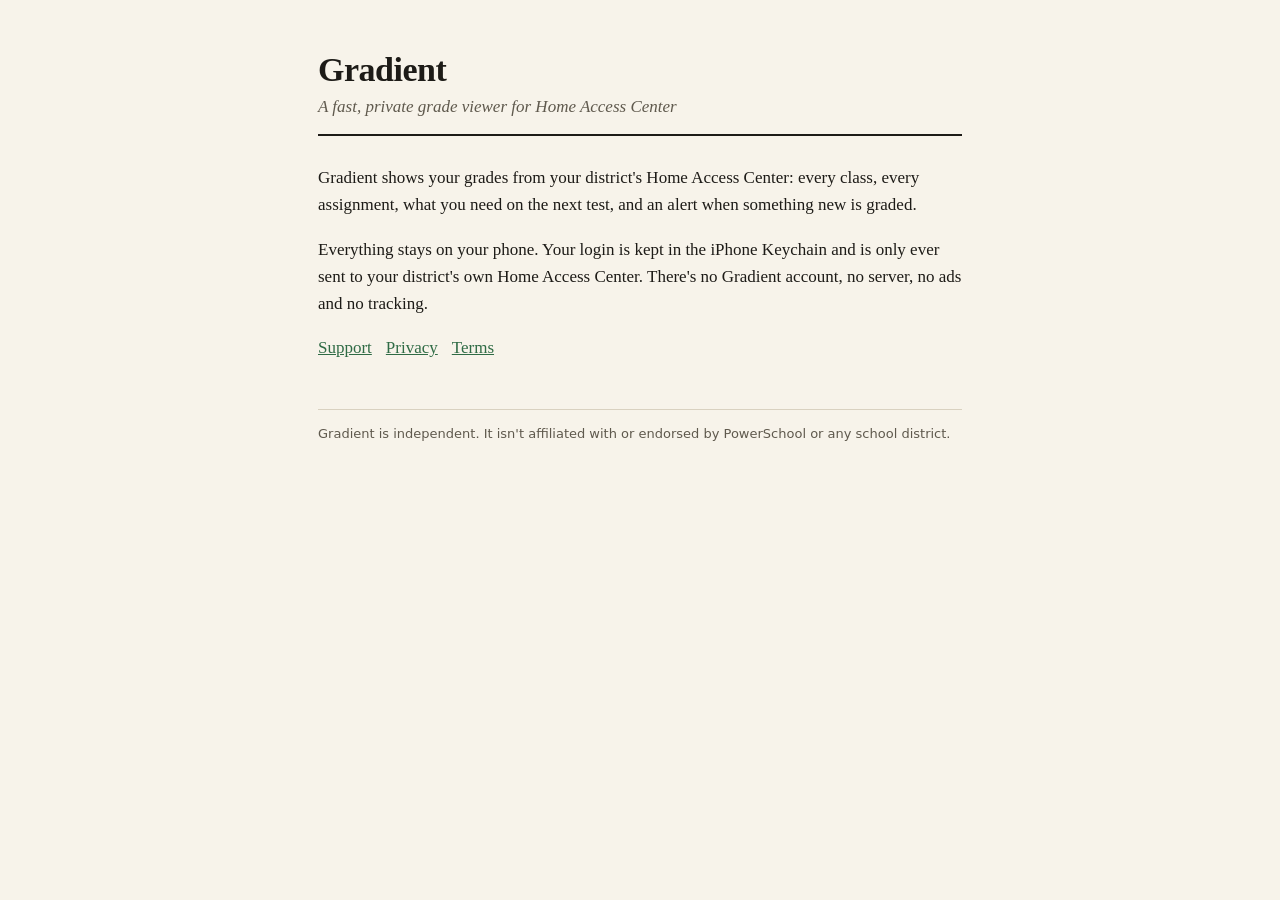
==== index.html @ bdc0b3f4 "Add files via upload" ====
<!doctype html>
<html lang="en">
<head>
<meta charset="utf-8">
<meta name="viewport" content="width=device-width, initial-scale=1">
<title>Gradient</title>
<meta name="description" content="Gradient: a fast, private grade viewer for Home Access Center.">
<link rel="stylesheet" href="style.css">
</head>
<body>
<main>
  <header><h1>Gradient</h1><span class="note">A fast, private grade viewer for Home Access Center</span></header>
  <p>Gradient shows your grades from your district's Home Access Center: every class, every assignment, what you need on the next test, and an alert when something new is graded.</p>
  <p>Everything stays on your phone. Your login is kept in the iPhone Keychain and is only ever sent to your district's own Home Access Center. There's no Gradient account, no server, no ads and no tracking.</p>
  <nav class="links"><a href="support.html">Support</a><a href="privacy.html">Privacy</a><a href="terms.html">Terms</a></nav>
  <footer>Gradient is independent. It isn't affiliated with or endorsed by PowerSchool or any school district.</footer>
</main>
</body>
</html>
---- style.css ----
:root {
  --ground: #f7f3ea; --ink: #1d1b17; --ink2: #5f594d; --rule: #d9d1c0; --well: #ede6d6; --accent: #2f6b45;
  color-scheme: light dark;
}
@media (prefers-color-scheme: dark) {
  :root { --ground: #161513; --ink: #efe9dc; --ink2: #a9a191; --rule: #3a362f; --well: #221f1b; --accent: #7cc79a; }
}
* { box-sizing: border-box; }
body {
  margin: 0; background: var(--ground); color: var(--ink);
  font: 17px/1.6 "New York", "Iowan Old Style", Georgia, serif;
}
main { max-width: 680px; margin: 0 auto; padding: 40px 18px 64px; }
header { border-bottom: 2px solid var(--ink); padding-bottom: 14px; margin-bottom: 28px; }
header a { color: var(--ink2); text-decoration: none; font: 600 14px/1 -apple-system, system-ui, sans-serif; }
h1 { font-size: 34px; line-height: 1.15; margin: 10px 0 4px; letter-spacing: -0.5px; }
h2 { font-size: 21px; margin: 34px 0 6px; }
.dated, .note { color: var(--ink2); font-style: italic; }
a { color: var(--accent); }
.box { background: var(--well); border-radius: 14px; padding: 16px 18px; margin: 18px 0; }
code { font: 15px ui-monospace, Menlo, monospace; background: var(--well); padding: 1px 5px; border-radius: 5px; word-break: break-all; }
footer { margin-top: 48px; padding-top: 14px; border-top: 1px solid var(--rule); color: var(--ink2);
  font: 13px/1.5 -apple-system, system-ui, sans-serif; }
nav.links a { margin-right: 14px; }
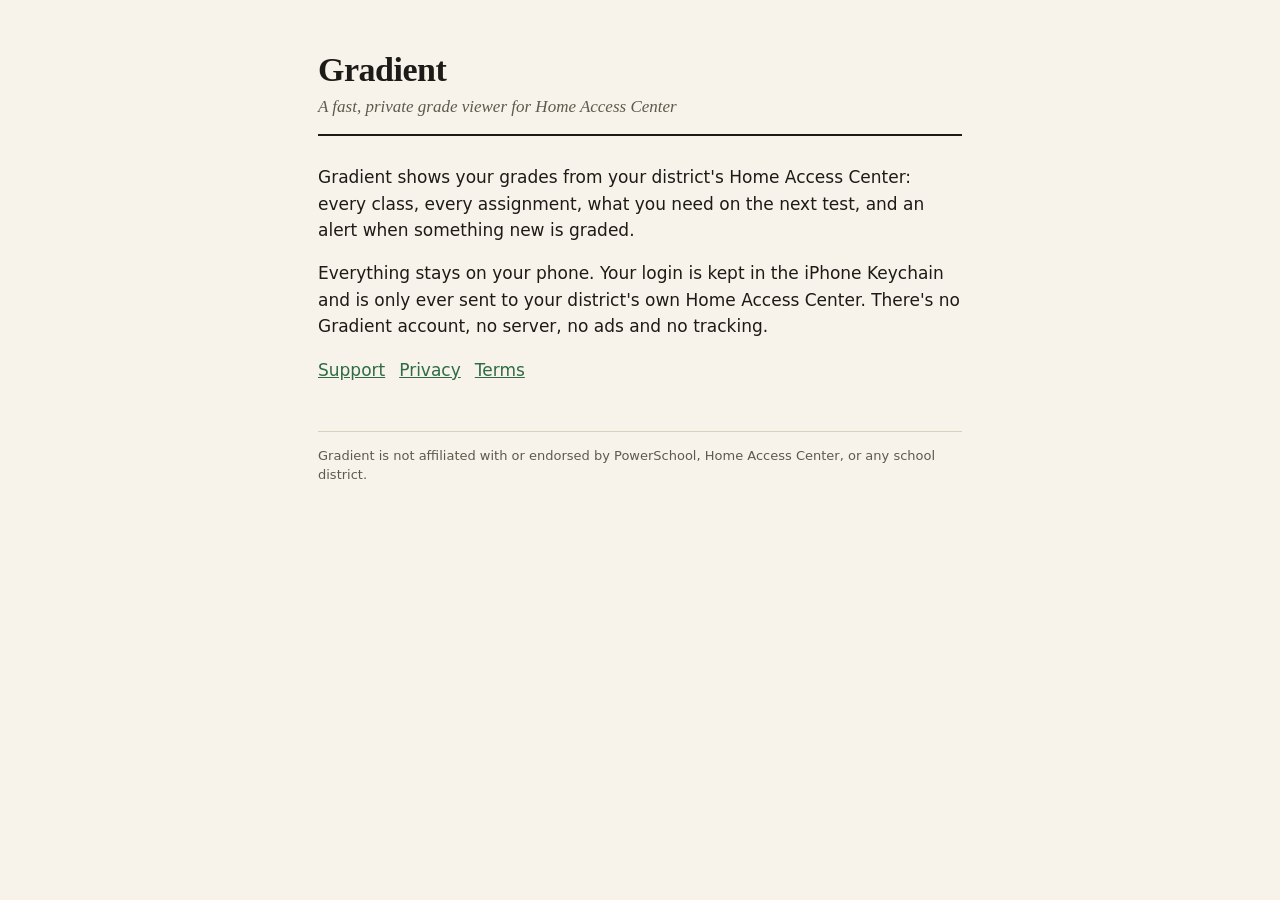
==== commit 63fcddaf: "Fuller terms and privacy policy; new independence line Terms: who owns the app, keeping your phone s" ====
--- a/index.html
+++ b/index.html
@@ -13,7 +13,7 @@
   <p>Gradient shows your grades from your district's Home Access Center: every class, every assignment, what you need on the next test, and an alert when something new is graded.</p>
   <p>Everything stays on your phone. Your login is kept in the iPhone Keychain and is only ever sent to your district's own Home Access Center. There's no Gradient account, no server, no ads and no tracking.</p>
   <nav class="links"><a href="support.html">Support</a><a href="privacy.html">Privacy</a><a href="terms.html">Terms</a></nav>
-  <footer>Gradient is independent. It isn't affiliated with or endorsed by PowerSchool or any school district.</footer>
+  <footer>Gradient is not affiliated with or endorsed by PowerSchool, Home Access Center, or any school district.</footer>
 </main>
 </body>
 </html>
--- a/style.css
+++ b/style.css
@@ -8,8 +8,11 @@
 * { box-sizing: border-box; }
 body {
   margin: 0; background: var(--ground); color: var(--ink);
-  font: 17px/1.6 "New York", "Iowan Old Style", Georgia, serif;
+  font: 17px/1.55 -apple-system, system-ui, "Segoe UI", Roboto, Helvetica, Arial, sans-serif;
 }
+/* Headings and the line under each page title in New York, like the app;
+   ui-serif is Safari's name for it. */
+h1, h2, h3, .dated, .note { font-family: ui-serif, "New York", "Iowan Old Style", Georgia, serif; }
 main { max-width: 680px; margin: 0 auto; padding: 40px 18px 64px; }
 header { border-bottom: 2px solid var(--ink); padding-bottom: 14px; margin-bottom: 28px; }
 header a { color: var(--ink2); text-decoration: none; font: 600 14px/1 -apple-system, system-ui, sans-serif; }
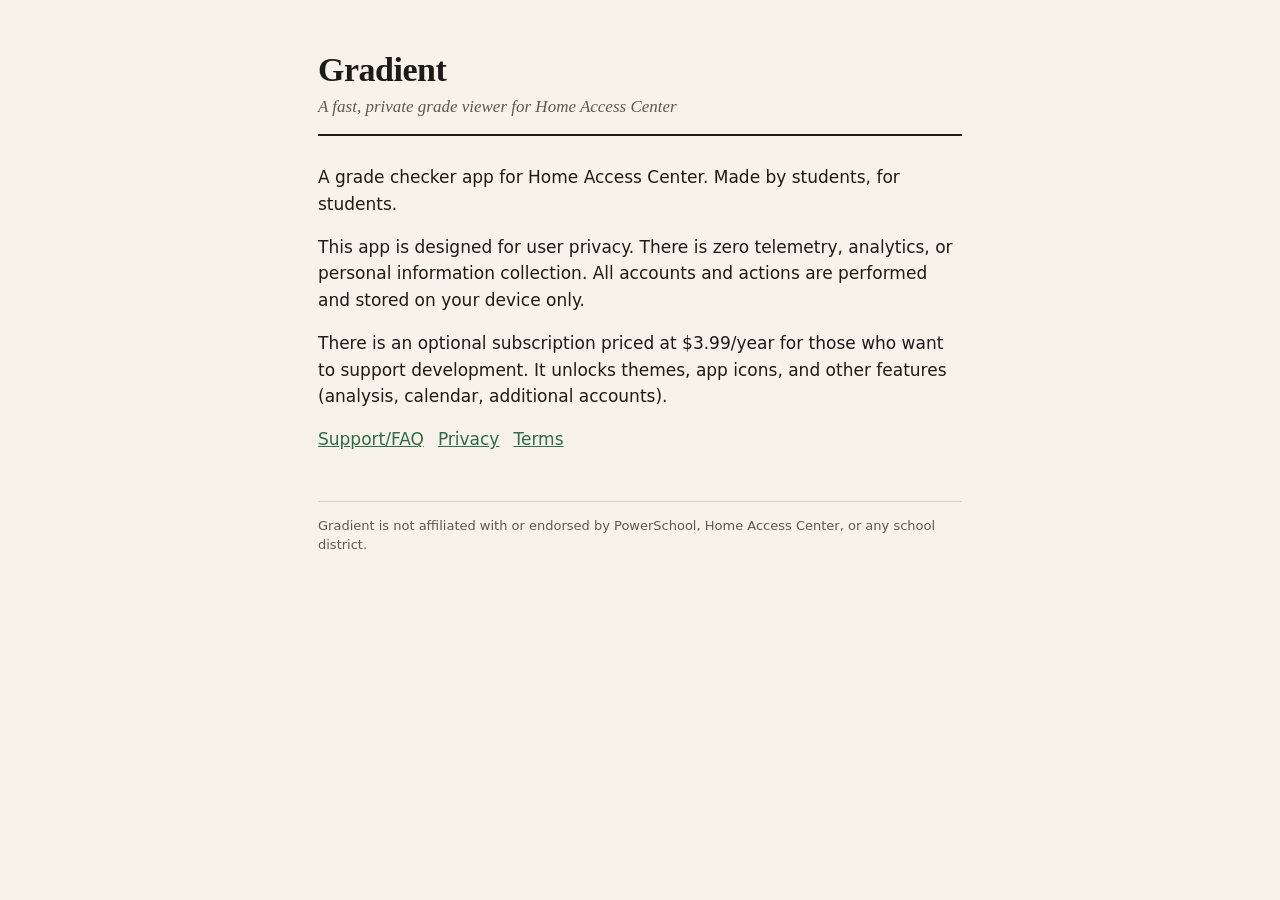
==== commit 94fb7908: "Rewrite home, Support/FAQ, privacy and terms text Co-Authored-By: Claude Opus 5.5 <noreply@anthropic" ====
--- a/index.html
+++ b/index.html
@@ -10,9 +10,10 @@
 <body>
 <main>
   <header><h1>Gradient</h1><span class="note">A fast, private grade viewer for Home Access Center</span></header>
-  <p>Gradient shows your grades from your district's Home Access Center: every class, every assignment, what you need on the next test, and an alert when something new is graded.</p>
-  <p>Everything stays on your phone. Your login is kept in the iPhone Keychain and is only ever sent to your district's own Home Access Center. There's no Gradient account, no server, no ads and no tracking.</p>
-  <nav class="links"><a href="support.html">Support</a><a href="privacy.html">Privacy</a><a href="terms.html">Terms</a></nav>
+  <p>A grade checker app for Home Access Center. Made by students, for students.</p>
+  <p>This app is designed for user privacy. There is zero telemetry, analytics, or personal information collection. All accounts and actions are performed and stored on your device only.</p>
+  <p>There is an optional subscription priced at $3.99/year for those who want to support development. It unlocks themes, app icons, and other features (analysis, calendar, additional accounts).</p>
+  <nav class="links"><a href="support.html">Support/FAQ</a><a href="privacy.html">Privacy</a><a href="terms.html">Terms</a></nav>
   <footer>Gradient is not affiliated with or endorsed by PowerSchool, Home Access Center, or any school district.</footer>
 </main>
 </body>
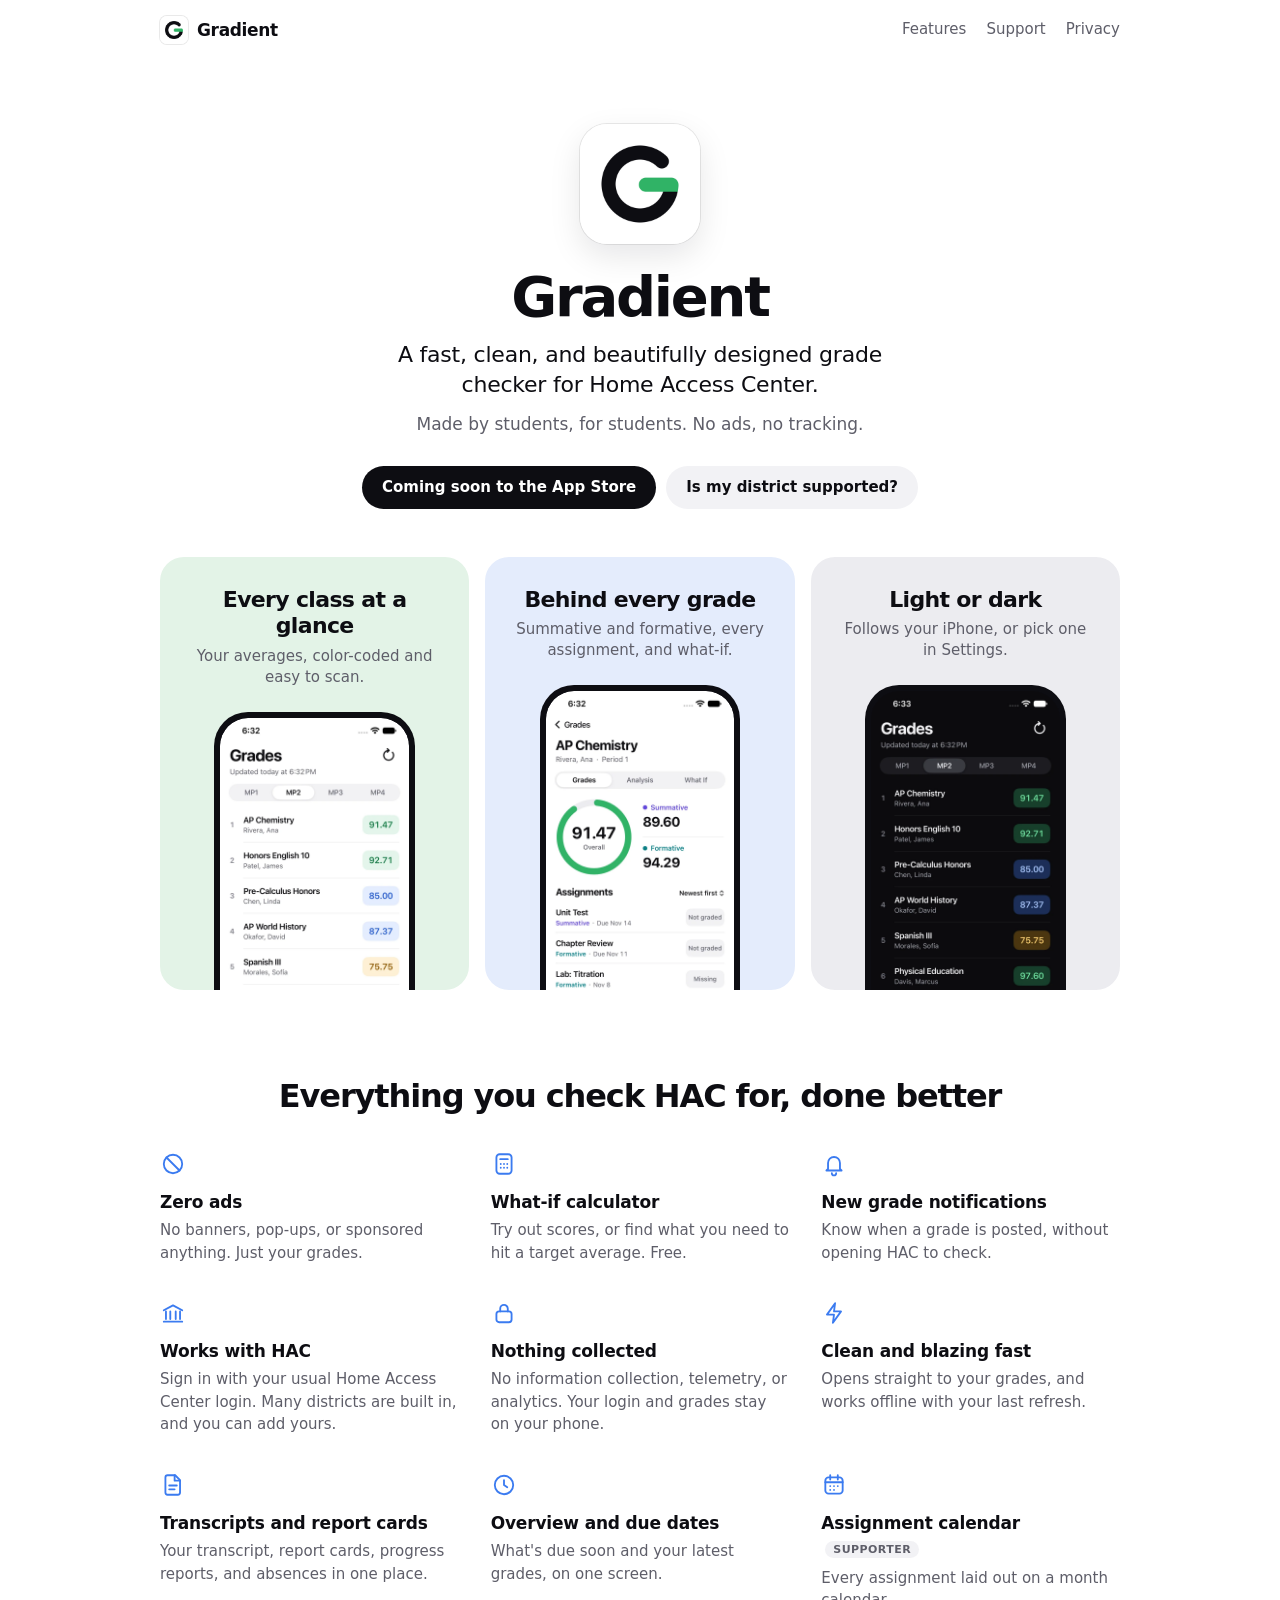
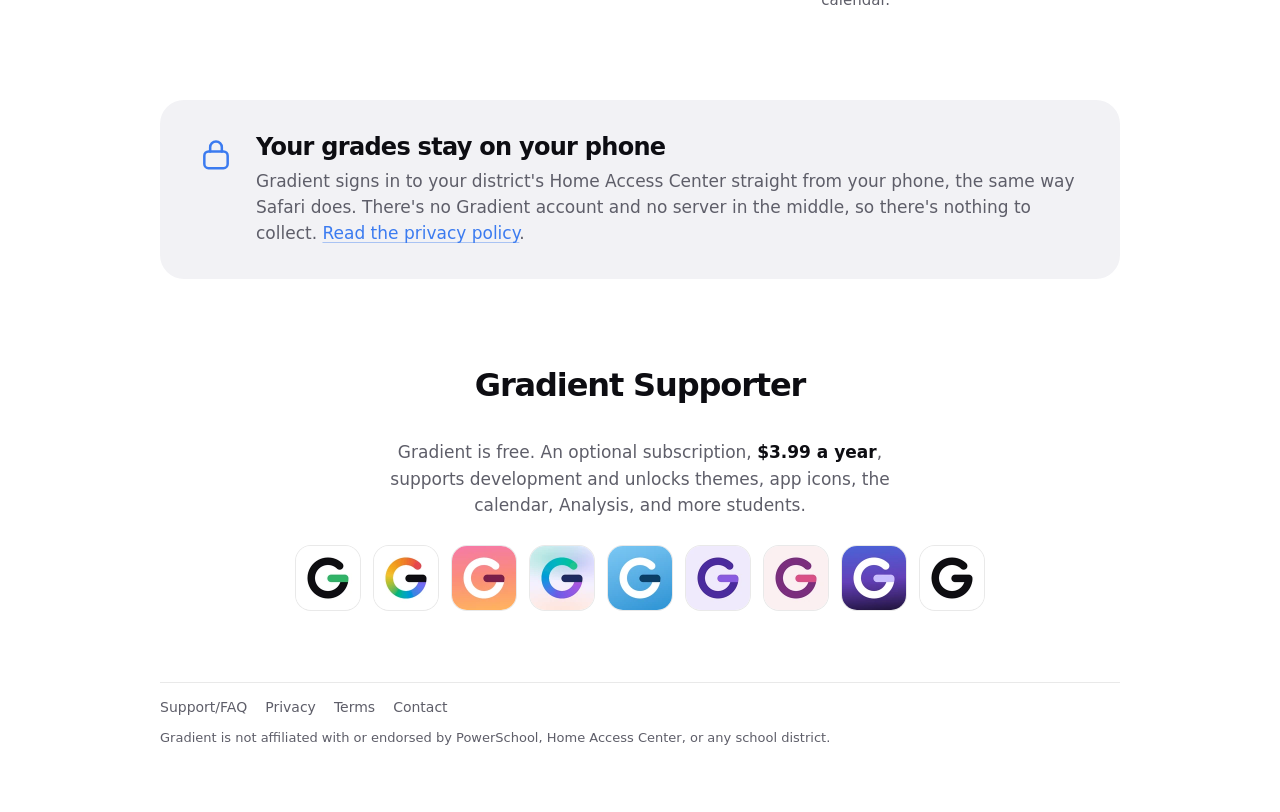
==== commit e4d1119d: "Home page: a marketing page with posters, features and icons The index is now a proper landing page " ====
--- a/index.html
+++ b/index.html
@@ -3,18 +3,122 @@
 <head>
 <meta charset="utf-8">
 <meta name="viewport" content="width=device-width, initial-scale=1">
-<title>Gradient</title>
-<meta name="description" content="Gradient: a fast, private grade viewer for Home Access Center.">
+<title>Gradient: grades for Home Access Center</title>
+<meta name="description" content="A fast, clean, and beautifully designed grade checker for Home Access Center. No ads, no tracking, and a free what-if calculator.">
+<meta property="og:title" content="Gradient">
+<meta property="og:description" content="A fast, clean, and beautifully designed grade checker for Home Access Center.">
+<meta property="og:image" content="img/icon.png">
+<link rel="icon" href="img/favicon.png" type="image/png">
+<link rel="apple-touch-icon" href="img/apple-touch-icon.png">
 <link rel="stylesheet" href="style.css">
 </head>
-<body>
-<main>
-  <header><h1>Gradient</h1><span class="note">A fast, private grade viewer for Home Access Center</span></header>
-  <p>A grade checker app for Home Access Center. Made by students, for students.</p>
-  <p>This app is designed for user privacy. There is zero telemetry, analytics, or personal information collection. All accounts and actions are performed and stored on your device only.</p>
-  <p>There is an optional subscription priced at $3.99/year for those who want to support development. It unlocks themes, app icons, and other features (analysis, calendar, additional accounts).</p>
-  <nav class="links"><a href="support.html">Support/FAQ</a><a href="privacy.html">Privacy</a><a href="terms.html">Terms</a></nav>
-  <footer>Gradient is not affiliated with or endorsed by PowerSchool, Home Access Center, or any school district.</footer>
+<body class="home">
+
+<!-- Feature icons, drawn once and reused below. -->
+<svg width="0" height="0" style="position:absolute" aria-hidden="true">
+  <defs>
+    <symbol id="i-noads" viewBox="0 0 24 24"><circle cx="12" cy="12" r="8.5"/><path d="M6 6l12 12"/></symbol>
+    <symbol id="i-calc" viewBox="0 0 24 24"><rect x="5" y="3" width="14" height="18" rx="3"/><path d="M8.5 7.5h7M9 12h.01M12 12h.01M15 12h.01M9 15.5h.01M12 15.5h.01M15 15.5h.01"/></symbol>
+    <symbol id="i-bell" viewBox="0 0 24 24"><path d="M6.5 16.5V11a5.5 5.5 0 0 1 11 0v5.5l1.5 1.5H5z"/><path d="M10 20.5a2 2 0 0 0 4 0"/></symbol>
+    <symbol id="i-school" viewBox="0 0 24 24"><path d="M3.5 9.5L12 5l8.5 4.5M5.5 10.5v7M9.5 10.5v7M14.5 10.5v7M18.5 10.5v7M3.5 20h17"/></symbol>
+    <symbol id="i-lock" viewBox="0 0 24 24"><rect x="5" y="10.5" width="14" height="10" rx="2.5"/><path d="M8.5 10.5V8a3.5 3.5 0 0 1 7 0v2.5"/></symbol>
+    <symbol id="i-bolt" viewBox="0 0 24 24"><path d="M13 3L5.5 13.5H12L11 21l7.5-10.5H12z"/></symbol>
+    <symbol id="i-doc" viewBox="0 0 24 24"><path d="M7 3h7l4.5 4.5V19a2 2 0 0 1-2 2H7a2 2 0 0 1-2-2V5a2 2 0 0 1 2-2z"/><path d="M13.5 3v5h5M8.5 12.5h7M8.5 16h5"/></symbol>
+    <symbol id="i-clock" viewBox="0 0 24 24"><circle cx="12" cy="12" r="8.5"/><path d="M12 7.5V12l3 2"/></symbol>
+    <symbol id="i-cal" viewBox="0 0 24 24"><rect x="4" y="5" width="16" height="15" rx="3"/><path d="M4 9.5h16M8.5 3v4M15.5 3v4M8.5 13h.01M12 13h.01M15.5 13h.01M8.5 16.5h.01M12 16.5h.01"/></symbol>
+  </defs>
+</svg>
+
+<nav class="top">
+  <a class="brand" href="index.html"><img src="img/icon.png" alt="" width="28" height="28">Gradient</a>
+  <span class="top-links"><a href="#features">Features</a><a href="support.html">Support</a><a href="privacy.html">Privacy</a></span>
+</nav>
+
+<main class="wide">
+
+  <section class="hero">
+    <picture>
+      <source srcset="img/icon-dark.png" media="(prefers-color-scheme: dark)">
+      <img class="app-icon" src="img/icon.png" alt="Gradient app icon" width="120" height="120">
+    </picture>
+    <h1>Gradient</h1>
+    <p class="lede">A fast, clean, and beautifully designed grade checker for Home Access Center.</p>
+    <p class="sub">Made by students, for students. No ads, no tracking.</p>
+    <div class="cta">
+      <span class="soon">Coming soon to the App Store</span>
+      <a class="ghost" href="support.html">Is my district supported?</a>
+    </div>
+  </section>
+
+  <!-- App Store style posters: a headline over a cropped phone screen. -->
+  <section class="posters" aria-label="Screenshots">
+    <figure class="poster p-green">
+      <figcaption><strong>Every class at a glance</strong><span>Your averages, color-coded and easy to scan.</span></figcaption>
+      <div class="phone"><picture>
+        <source srcset="img/grades-dark.webp" media="(prefers-color-scheme: dark)">
+        <img src="img/grades-light.webp" alt="The Grades screen, listing seven classes with their averages" width="780" height="1688" loading="lazy">
+      </picture></div>
+    </figure>
+    <figure class="poster p-blue">
+      <figcaption><strong>Behind every grade</strong><span>Summative and formative, every assignment, and what-if.</span></figcaption>
+      <div class="phone"><picture>
+        <source srcset="img/class-dark.webp" media="(prefers-color-scheme: dark)">
+        <img src="img/class-light.webp" alt="A class page with the overall average in a ring and a list of assignments" width="780" height="1688" loading="lazy">
+      </picture></div>
+    </figure>
+    <figure class="poster p-ink">
+      <figcaption><strong>Light or dark</strong><span>Follows your iPhone, or pick one in Settings.</span></figcaption>
+      <!-- Shows the scheme the visitor isn't using. -->
+      <div class="phone"><picture>
+        <source srcset="img/grades-light.webp" media="(prefers-color-scheme: dark)">
+        <img src="img/grades-dark.webp" alt="The Grades screen in the other color scheme" width="780" height="1688" loading="lazy">
+      </picture></div>
+    </figure>
+  </section>
+
+  <section id="features" class="features">
+    <h2 class="section">Everything you check HAC for, done better</h2>
+    <div class="grid">
+      <div class="feat"><svg class="ic"><use href="#i-noads"/></svg><h3>Zero ads</h3><p>No banners, pop-ups, or sponsored anything. Just your grades.</p></div>
+      <div class="feat"><svg class="ic"><use href="#i-calc"/></svg><h3>What-if calculator</h3><p>Try out scores, or find what you need to hit a target average. Free.</p></div>
+      <div class="feat"><svg class="ic"><use href="#i-bell"/></svg><h3>New grade notifications</h3><p>Know when a grade is posted, without opening HAC to check.</p></div>
+      <div class="feat"><svg class="ic"><use href="#i-school"/></svg><h3>Works with HAC</h3><p>Sign in with your usual Home Access Center login. Many districts are built in, and you can add yours.</p></div>
+      <div class="feat"><svg class="ic"><use href="#i-lock"/></svg><h3>Nothing collected</h3><p>No information collection, telemetry, or analytics. Your login and grades stay on your phone.</p></div>
+      <div class="feat"><svg class="ic"><use href="#i-bolt"/></svg><h3>Clean and blazing fast</h3><p>Opens straight to your grades, and works offline with your last refresh.</p></div>
+      <div class="feat"><svg class="ic"><use href="#i-doc"/></svg><h3>Transcripts and report cards</h3><p>Your transcript, report cards, progress reports, and absences in one place.</p></div>
+      <div class="feat"><svg class="ic"><use href="#i-clock"/></svg><h3>Overview and due dates</h3><p>What's due soon and your latest grades, on one screen.</p></div>
+      <div class="feat"><svg class="ic"><use href="#i-cal"/></svg><h3>Assignment calendar <span class="tag">Supporter</span></h3><p>Every assignment laid out on a month calendar.</p></div>
+    </div>
+  </section>
+
+  <section class="banner">
+    <svg class="ic big" aria-hidden="true"><use href="#i-lock"/></svg>
+    <div>
+      <h2>Your grades stay on your phone</h2>
+      <p>Gradient signs in to your district's Home Access Center straight from your phone, the same way Safari does. There's no Gradient account and no server in the middle, so there's nothing to collect. <a href="privacy.html">Read the privacy policy</a>.</p>
+    </div>
+  </section>
+
+  <section class="supporter">
+    <h2 class="section">Gradient Supporter</h2>
+    <p>Gradient is free. An optional subscription, <strong>$3.99 a year</strong>, supports development and unlocks themes, app icons, the calendar, Analysis, and more students.</p>
+    <div class="icons" aria-label="Alternate app icons">
+      <img src="img/icons/classic.webp" alt="Classic" width="64" height="64" loading="lazy">
+      <img src="img/icons/spectrum.webp" alt="Spectrum" width="64" height="64" loading="lazy">
+      <img src="img/icons/sunset.webp" alt="Sunset" width="64" height="64" loading="lazy">
+      <img src="img/icons/aurora.webp" alt="Aurora" width="64" height="64" loading="lazy">
+      <img src="img/icons/sky.webp" alt="Sky" width="64" height="64" loading="lazy">
+      <img src="img/icons/lavender.webp" alt="Lavender" width="64" height="64" loading="lazy">
+      <img src="img/icons/rose.webp" alt="Rose" width="64" height="64" loading="lazy">
+      <img src="img/icons/midnight.webp" alt="Midnight" width="64" height="64" loading="lazy">
+      <img src="img/icons/ink.webp" alt="Ink" width="64" height="64" loading="lazy">
+    </div>
+  </section>
+
+  <footer>
+    <nav class="foot-links"><a href="support.html">Support/FAQ</a><a href="privacy.html">Privacy</a><a href="terms.html">Terms</a><a href="mailto:dev.andy.li@icloud.com">Contact</a></nav>
+    Gradient is not affiliated with or endorsed by PowerSchool, Home Access Center, or any school district.
+  </footer>
 </main>
 </body>
 </html>
--- a/style.css
+++ b/style.css
@@ -1,27 +1,153 @@
+/* The app's sans look (Gradient's docs/design/README.md): SF Pro for
+   everything, graphite ink on white or soft white on a neutral charcoal,
+   no cards or heavy rules. Colors are the app's default theme tokens
+   (DesignSystem/Themes.swift); the accent is the blue of the app's
+   average ring (the B band's stroke). */
 :root {
-  --ground: #f7f3ea; --ink: #1d1b17; --ink2: #5f594d; --rule: #d9d1c0; --well: #ede6d6; --accent: #2f6b45;
+  --ground: #ffffff; --well: #f2f2f5; --raised: #ffffff;
+  --ink: #0d0d12; --ink2: #5e5e69; --ink3: #7f7f8b;
+  --rule: rgba(13, 13, 18, 0.09);
+  --accent: #3b7bf0; --on-accent: #ffffff;
+  /* Poster grounds: the app's A and B grade-mark tints, and a plain well. */
+  --tint-green: #e3f3e7; --tint-blue: #e4ecfc; --tint-ink: #ececf0;
   color-scheme: light dark;
 }
 @media (prefers-color-scheme: dark) {
-  :root { --ground: #161513; --ink: #efe9dc; --ink2: #a9a191; --rule: #3a362f; --well: #221f1b; --accent: #7cc79a; }
+  :root {
+    --ground: #161617; --well: #242426; --raised: #3c3c40;
+    --ink: #f5f5f7; --ink2: #aeaeb4; --ink3: #86868c;
+    --rule: rgba(245, 245, 247, 0.10);
+    --accent: #5e93f5; --on-accent: #ffffff;
+    --tint-green: #1c3325; --tint-blue: #1d2a42; --tint-ink: #2a2a2e;
+  }
 }
 * { box-sizing: border-box; }
 body {
   margin: 0; background: var(--ground); color: var(--ink);
-  font: 17px/1.55 -apple-system, system-ui, "Segoe UI", Roboto, Helvetica, Arial, sans-serif;
+  font: 17px/1.55 -apple-system, BlinkMacSystemFont, "SF Pro Text", system-ui,
+    "Segoe UI", Roboto, Helvetica, Arial, sans-serif;
+  -webkit-font-smoothing: antialiased;
+  -webkit-text-size-adjust: 100%;
 }
-/* Headings and the line under each page title in New York, like the app;
-   ui-serif is Safari's name for it. */
-h1, h2, h3, .dated, .note { font-family: ui-serif, "New York", "Iowan Old Style", Georgia, serif; }
-main { max-width: 680px; margin: 0 auto; padding: 40px 18px 64px; }
-header { border-bottom: 2px solid var(--ink); padding-bottom: 14px; margin-bottom: 28px; }
-header a { color: var(--ink2); text-decoration: none; font: 600 14px/1 -apple-system, system-ui, sans-serif; }
-h1 { font-size: 34px; line-height: 1.15; margin: 10px 0 4px; letter-spacing: -0.5px; }
-h2 { font-size: 21px; margin: 34px 0 6px; }
-.dated, .note { color: var(--ink2); font-style: italic; }
-a { color: var(--accent); }
-.box { background: var(--well); border-radius: 14px; padding: 16px 18px; margin: 18px 0; }
-code { font: 15px ui-monospace, Menlo, monospace; background: var(--well); padding: 1px 5px; border-radius: 5px; word-break: break-all; }
-footer { margin-top: 48px; padding-top: 14px; border-top: 1px solid var(--rule); color: var(--ink2);
-  font: 13px/1.5 -apple-system, system-ui, sans-serif; }
-nav.links a { margin-right: 14px; }
+main { max-width: 680px; margin: 0 auto; padding: 48px 20px 64px; }
+
+/* Header: the home link, a bold tightly tracked title, an ink2 line under it. */
+header { margin-bottom: 28px; }
+header a { color: var(--accent); text-decoration: none; font-size: 15px; font-weight: 600; }
+h1 { font-size: 34px; line-height: 1.1; font-weight: 700; letter-spacing: -0.03em; margin: 6px 0 6px; }
+.dated, .note { display: block; color: var(--ink2); font-size: 15px; }
+
+/* Section titles: bold, no rule under them. */
+h2 { font-size: 20px; line-height: 1.25; font-weight: 700; letter-spacing: -0.03em; margin: 36px 0 6px; }
+strong { font-weight: 600; }
+ul, ol { padding-left: 1.3em; }
+li { margin: 4px 0; }
+li::marker { color: var(--ink3); }
+
+/* Links in the accent blue. */
+a { color: var(--accent); text-decoration: underline;
+  text-decoration-color: color-mix(in srgb, var(--accent) 40%, transparent);
+  text-decoration-thickness: 1px; text-underline-offset: 3px; }
+a:hover { text-decoration-color: var(--accent); }
+
+/* A quiet well box, flat: no border or shadow. */
+.box { background: var(--well); border-radius: 14px; padding: 16px 18px; margin: 20px 0; }
+code { font: 15px ui-monospace, "SF Mono", Menlo, monospace; background: var(--well);
+  padding: 1px 6px; border-radius: 6px; word-break: break-all; }
+.box code { background: var(--ground); }
+
+footer { margin-top: 48px; padding-top: 14px; border-top: 1px solid var(--rule);
+  color: var(--ink2); font-size: 13px; line-height: 1.5; }
+
+/* ---- Home page ----------------------------------------------------------
+   The marketing page: wider than the text pages, same type and colors. */
+main.wide { max-width: 1000px; padding-top: 8px; }
+.home footer { margin-top: 72px; }
+
+nav.top { max-width: 1000px; margin: 0 auto; padding: 16px 20px; display: flex;
+  align-items: center; justify-content: space-between; gap: 12px; }
+nav.top a { text-decoration: none; }
+.brand { display: inline-flex; align-items: center; gap: 9px; color: var(--ink);
+  font-weight: 700; font-size: 17px; letter-spacing: -0.02em; }
+.brand img { border-radius: 7px; box-shadow: 0 0 0 1px var(--rule); }
+.top-links { display: flex; gap: 20px; }
+.top-links a { color: var(--ink2); font-size: 15px; font-weight: 500; }
+.top-links a:hover { color: var(--ink); }
+
+.hero { text-align: center; padding: 56px 0 48px; }
+.app-icon { width: 120px; height: 120px; border-radius: 27px; display: block; margin: 0 auto 22px;
+  box-shadow: 0 0 0 1px var(--rule), 0 12px 32px rgba(13, 13, 18, 0.10); }
+.hero h1 { font-size: 56px; letter-spacing: -0.04em; margin: 0 0 12px; }
+.lede { font-size: 22px; line-height: 1.4; letter-spacing: -0.01em; max-width: 560px;
+  margin: 0 auto; color: var(--ink); }
+.sub { color: var(--ink2); margin: 10px 0 0; }
+.cta { display: flex; flex-wrap: wrap; justify-content: center; gap: 10px; margin-top: 28px; }
+.soon, .ghost { border-radius: 999px; padding: 10px 20px; font-size: 15px; font-weight: 600; }
+.soon { background: var(--ink); color: var(--ground); }
+.ghost { background: var(--well); color: var(--ink); text-decoration: none; }
+.ghost:hover { color: var(--accent); }
+
+/* Posters: a tinted tile, a headline, and the phone cropped at the bottom.
+   Three across on a wide screen; a swipeable row (no scroll bar) on a phone. */
+.posters { display: grid; grid-template-columns: repeat(3, 1fr); gap: 16px; margin: 0; }
+.poster { margin: 0; border-radius: 24px; overflow: hidden; padding: 30px 26px 0;
+  display: flex; flex-direction: column; aspect-ratio: 4 / 5.6; }
+.p-green { background: var(--tint-green); }
+.p-blue { background: var(--tint-blue); }
+.p-ink { background: var(--tint-ink); }
+.poster figcaption { text-align: center; }
+.poster figcaption strong { display: block; font-size: 22px; line-height: 1.2; font-weight: 700; letter-spacing: -0.03em; }
+.poster figcaption span { display: block; color: var(--ink2); font-size: 15px; line-height: 1.4; margin-top: 6px; }
+.phone { margin: 24px auto 0; width: 78%; flex: 1; min-height: 0; overflow: hidden;
+  border: 6px solid #0d0d12; border-bottom: 0; border-radius: 34px 34px 0 0; background: #0d0d12; }
+.phone img { display: block; width: 100%; height: auto; border-radius: 28px 28px 0 0; }
+@media (prefers-color-scheme: dark) { .phone { border-color: #3c3c40; background: #3c3c40; } }
+
+@media (max-width: 760px) {
+  .posters { display: flex; overflow-x: auto; scroll-snap-type: x mandatory; scrollbar-width: none;
+    margin: 0 -20px; padding: 0 20px; scroll-padding: 0 20px; }
+  .posters::-webkit-scrollbar { display: none; }
+  .poster { flex: 0 0 78%; scroll-snap-align: start; }
+}
+
+/* Features: a 3×3 grid of an accent line icon, a bold name and one line. */
+h2.section { font-size: 32px; line-height: 1.15; letter-spacing: -0.035em; text-align: center; margin: 88px 0 36px; }
+.grid { display: grid; grid-template-columns: repeat(3, 1fr); gap: 36px 32px; }
+.feat h3 { font-size: 17px; font-weight: 600; letter-spacing: -0.01em; margin: 12px 0 4px; }
+.feat p { color: var(--ink2); font-size: 15px; line-height: 1.5; margin: 0; }
+.ic { width: 26px; height: 26px; fill: none; stroke: var(--accent); stroke-width: 1.7;
+  stroke-linecap: round; stroke-linejoin: round; display: block; }
+.tag { font-size: 11px; font-weight: 600; text-transform: uppercase; letter-spacing: 0.04em; color: var(--ink2);
+  background: var(--well); border-radius: 999px; padding: 2px 8px; vertical-align: 2px; margin-left: 4px; white-space: nowrap; }
+@media (max-width: 760px) { .grid { grid-template-columns: 1fr 1fr; gap: 28px 20px; } }
+@media (max-width: 480px) {
+  .grid { grid-template-columns: 1fr; }
+  .hero { padding: 36px 0 36px; }
+  .hero h1 { font-size: 44px; }
+  .lede { font-size: 19px; }
+  h2.section { font-size: 26px; margin-top: 64px; }
+  .top-links { gap: 14px; }
+  .top-links a[href="#features"] { display: none; }
+}
+
+/* The privacy banner: one flat well, the only box on the page. */
+.banner { display: flex; gap: 20px; align-items: flex-start; background: var(--well);
+  border-radius: 24px; padding: 32px 36px; margin-top: 88px; }
+.banner h2 { font-size: 24px; margin: 0 0 6px; }
+.banner p { margin: 0; color: var(--ink2); }
+.ic.big { width: 40px; height: 40px; flex: none; stroke-width: 1.5; margin-top: 2px; }
+@media (max-width: 480px) { .banner { flex-direction: column; gap: 12px; padding: 26px 22px; } }
+
+.supporter { text-align: center; }
+.supporter p { max-width: 560px; margin: 0 auto; color: var(--ink2); }
+.supporter strong { color: var(--ink); }
+.icons { display: flex; flex-wrap: wrap; justify-content: center; gap: 14px; margin-top: 28px; }
+.icons img { width: 64px; height: 64px; border-radius: 15px; box-shadow: 0 0 0 1px var(--rule); }
+@media (max-width: 480px) {
+  .icons { gap: 12px; max-width: 330px; margin-left: auto; margin-right: auto; }
+  .icons img { width: 56px; height: 56px; border-radius: 13px; }
+}
+
+.foot-links { display: flex; flex-wrap: wrap; gap: 18px; margin-bottom: 10px; }
+.foot-links a { color: var(--ink2); text-decoration: none; font-size: 14px; font-weight: 500; }
+.foot-links a:hover { color: var(--ink); }
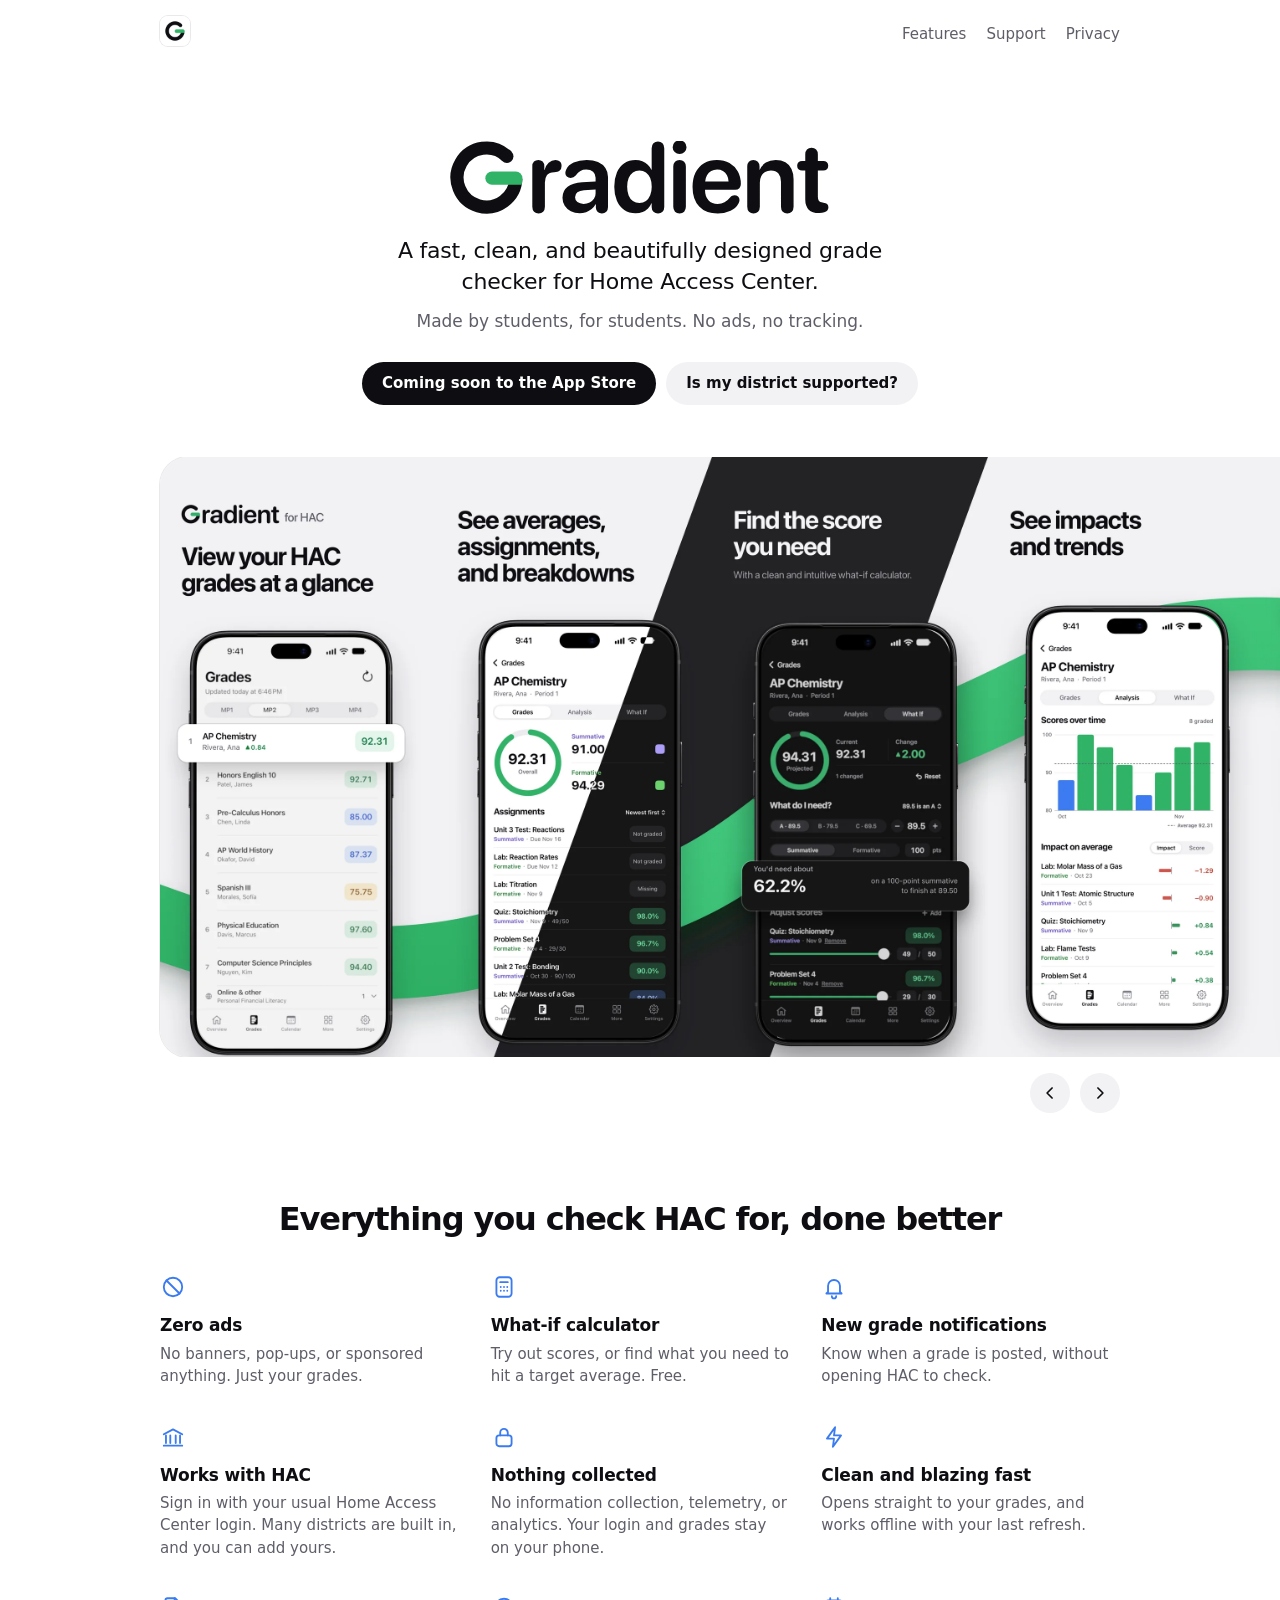
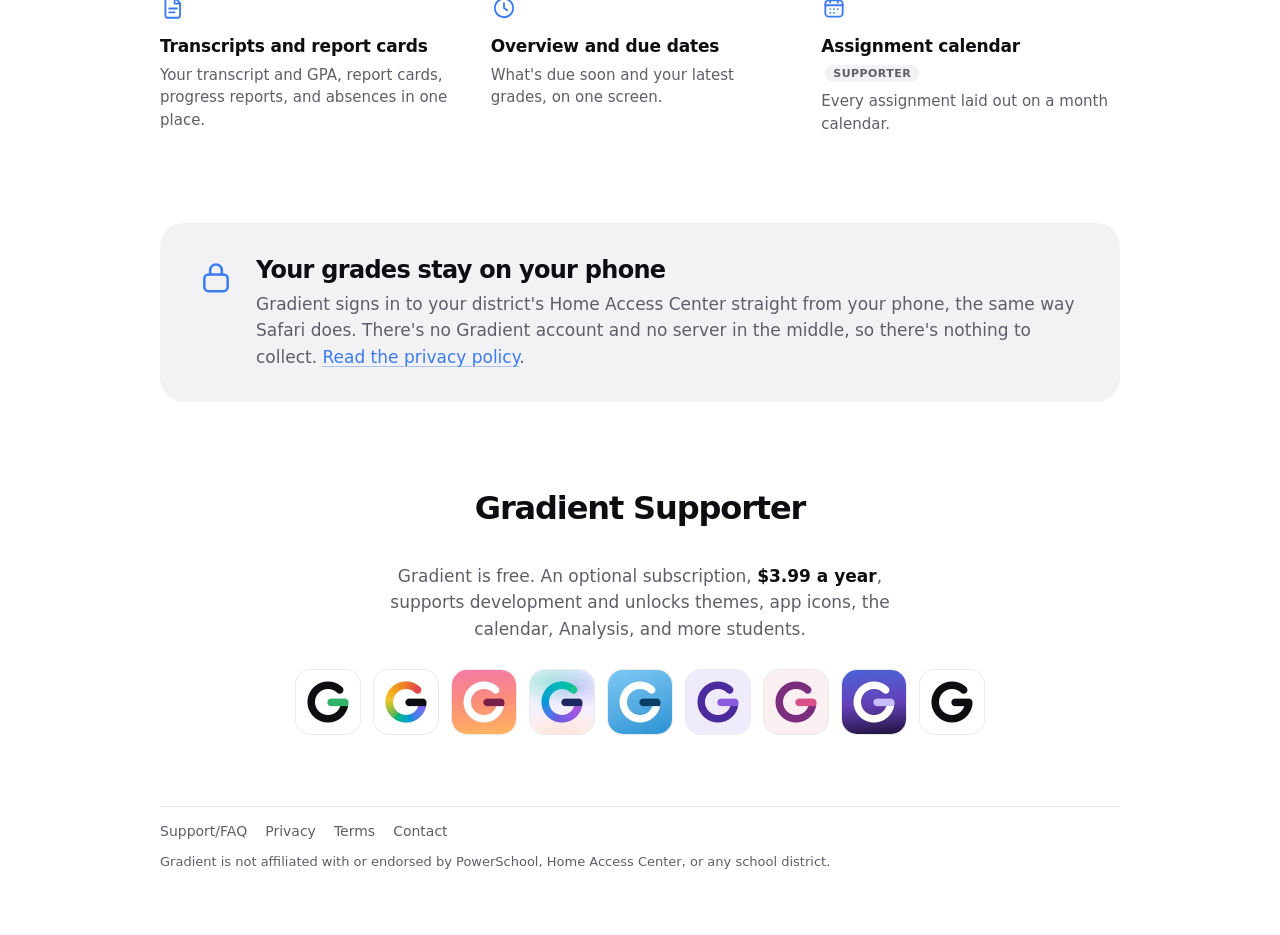
==== commit 7baa6b89: "Home page: the nine App Store posters and the wordmark The three improvised posters give way to the " ====
--- a/index.html
+++ b/index.html
@@ -30,18 +30,17 @@
 </svg>
 
 <nav class="top">
-  <a class="brand" href="index.html"><img src="img/icon.png" alt="" width="28" height="28">Gradient</a>
+  <a class="brand" href="index.html" aria-label="Gradient home"><picture><source srcset="img/icon-dark.png" media="(prefers-color-scheme: dark)"><img src="img/icon.png" alt="" width="30" height="30"></picture></a>
   <span class="top-links"><a href="#features">Features</a><a href="support.html">Support</a><a href="privacy.html">Privacy</a></span>
 </nav>
 
 <main class="wide">
 
   <section class="hero">
-    <picture>
-      <source srcset="img/icon-dark.png" media="(prefers-color-scheme: dark)">
-      <img class="app-icon" src="img/icon.png" alt="Gradient app icon" width="120" height="120">
-    </picture>
-    <h1>Gradient</h1>
+    <h1 class="wordmark"><picture>
+      <source srcset="img/wordmark-dark.svg" media="(prefers-color-scheme: dark)">
+      <img src="img/wordmark-light.svg" alt="Gradient" width="3463" height="664">
+    </picture></h1>
     <p class="lede">A fast, clean, and beautifully designed grade checker for Home Access Center.</p>
     <p class="sub">Made by students, for students. No ads, no tracking.</p>
     <div class="cta">
@@ -50,30 +49,27 @@
     </div>
   </section>
 
-  <!-- App Store style posters: a headline over a cropped phone screen. -->
+  <!-- The nine App Store screenshots, edge to edge: they read as one
+       panorama (the green band runs through all of them). Swipe on a phone;
+       the arrows scroll it with a mouse. -->
   <section class="posters" aria-label="Screenshots">
-    <figure class="poster p-green">
-      <figcaption><strong>Every class at a glance</strong><span>Your averages, color-coded and easy to scan.</span></figcaption>
-      <div class="phone"><picture>
-        <source srcset="img/grades-dark.webp" media="(prefers-color-scheme: dark)">
-        <img src="img/grades-light.webp" alt="The Grades screen, listing seven classes with their averages" width="780" height="1688" loading="lazy">
-      </picture></div>
-    </figure>
-    <figure class="poster p-blue">
-      <figcaption><strong>Behind every grade</strong><span>Summative and formative, every assignment, and what-if.</span></figcaption>
-      <div class="phone"><picture>
-        <source srcset="img/class-dark.webp" media="(prefers-color-scheme: dark)">
-        <img src="img/class-light.webp" alt="A class page with the overall average in a ring and a list of assignments" width="780" height="1688" loading="lazy">
-      </picture></div>
-    </figure>
-    <figure class="poster p-ink">
-      <figcaption><strong>Light or dark</strong><span>Follows your iPhone, or pick one in Settings.</span></figcaption>
-      <!-- Shows the scheme the visitor isn't using. -->
-      <div class="phone"><picture>
-        <source srcset="img/grades-light.webp" media="(prefers-color-scheme: dark)">
-        <img src="img/grades-dark.webp" alt="The Grades screen in the other color scheme" width="780" height="1688" loading="lazy">
-      </picture></div>
-    </figure>
+    <div class="strip" id="strip" tabindex="0">
+      <div class="pano">
+        <img src="img/posters/1.webp" alt="View your HAC grades at a glance" width="660" height="1434">
+        <img src="img/posters/2.webp" alt="See averages, assignments and breakdowns" width="660" height="1434">
+        <img src="img/posters/3.webp" alt="Find the score you need, with the what-if calculator" width="660" height="1434">
+        <img src="img/posters/4.webp" alt="See impacts and trends in Analysis" width="660" height="1434">
+        <img src="img/posters/5.webp" alt="Get notified when you have new grades" width="660" height="1434" loading="lazy">
+        <img src="img/posters/6.webp" alt="See what's due in Overview and Calendar" width="660" height="1434" loading="lazy">
+        <img src="img/posters/7.webp" alt="Report cards and transcript" width="660" height="1434" loading="lazy">
+        <img src="img/posters/8.webp" alt="Beautiful themes and icons" width="660" height="1434" loading="lazy">
+        <img src="img/posters/9.webp" alt="Private and secure, with App Lock" width="660" height="1434" loading="lazy">
+      </div>
+    </div>
+    <div class="arrows">
+      <button type="button" data-dir="-1" aria-label="Previous screenshots"><svg viewBox="0 0 24 24"><path d="M14.5 6l-6 6 6 6"/></svg></button>
+      <button type="button" data-dir="1" aria-label="Next screenshots"><svg viewBox="0 0 24 24"><path d="M9.5 6l6 6-6 6"/></svg></button>
+    </div>
   </section>
 
   <section id="features" class="features">
@@ -85,7 +81,7 @@
       <div class="feat"><svg class="ic"><use href="#i-school"/></svg><h3>Works with HAC</h3><p>Sign in with your usual Home Access Center login. Many districts are built in, and you can add yours.</p></div>
       <div class="feat"><svg class="ic"><use href="#i-lock"/></svg><h3>Nothing collected</h3><p>No information collection, telemetry, or analytics. Your login and grades stay on your phone.</p></div>
       <div class="feat"><svg class="ic"><use href="#i-bolt"/></svg><h3>Clean and blazing fast</h3><p>Opens straight to your grades, and works offline with your last refresh.</p></div>
-      <div class="feat"><svg class="ic"><use href="#i-doc"/></svg><h3>Transcripts and report cards</h3><p>Your transcript, report cards, progress reports, and absences in one place.</p></div>
+      <div class="feat"><svg class="ic"><use href="#i-doc"/></svg><h3>Transcripts and report cards</h3><p>Your transcript and GPA, report cards, progress reports, and absences in one place.</p></div>
       <div class="feat"><svg class="ic"><use href="#i-clock"/></svg><h3>Overview and due dates</h3><p>What's due soon and your latest grades, on one screen.</p></div>
       <div class="feat"><svg class="ic"><use href="#i-cal"/></svg><h3>Assignment calendar <span class="tag">Supporter</span></h3><p>Every assignment laid out on a month calendar.</p></div>
     </div>
@@ -120,5 +116,11 @@
     Gradient is not affiliated with or endorsed by PowerSchool, Home Access Center, or any school district.
   </footer>
 </main>
+<script>
+  // Arrow buttons: scroll the strip by most of its visible width.
+  const strip = document.getElementById('strip');
+  for (const b of document.querySelectorAll('.arrows button'))
+    b.addEventListener('click', () => strip.scrollBy({ left: b.dataset.dir * strip.clientWidth * 0.8, behavior: 'smooth' }));
+</script>
 </body>
 </html>
--- a/style.css
+++ b/style.css
@@ -8,9 +8,7 @@
   --ink: #0d0d12; --ink2: #5e5e69; --ink3: #7f7f8b;
   --rule: rgba(13, 13, 18, 0.09);
   --accent: #3b7bf0; --on-accent: #ffffff;
-  /* Poster grounds: the app's A and B grade-mark tints, and a plain well. */
-  --tint-green: #e3f3e7; --tint-blue: #e4ecfc; --tint-ink: #ececf0;
-  color-scheme: light dark;
+    color-scheme: light dark;
 }
 @media (prefers-color-scheme: dark) {
   :root {
@@ -18,7 +16,6 @@
     --ink: #f5f5f7; --ink2: #aeaeb4; --ink3: #86868c;
     --rule: rgba(245, 245, 247, 0.10);
     --accent: #5e93f5; --on-accent: #ffffff;
-    --tint-green: #1c3325; --tint-blue: #1d2a42; --tint-ink: #2a2a2e;
   }
 }
 * { box-sizing: border-box; }
@@ -67,17 +64,15 @@
 nav.top { max-width: 1000px; margin: 0 auto; padding: 16px 20px; display: flex;
   align-items: center; justify-content: space-between; gap: 12px; }
 nav.top a { text-decoration: none; }
-.brand { display: inline-flex; align-items: center; gap: 9px; color: var(--ink);
-  font-weight: 700; font-size: 17px; letter-spacing: -0.02em; }
-.brand img { border-radius: 7px; box-shadow: 0 0 0 1px var(--rule); }
+.brand { display: inline-flex; }
+.brand img { border-radius: 8px; box-shadow: 0 0 0 1px var(--rule); }
 .top-links { display: flex; gap: 20px; }
 .top-links a { color: var(--ink2); font-size: 15px; font-weight: 500; }
 .top-links a:hover { color: var(--ink); }
 
-.hero { text-align: center; padding: 56px 0 48px; }
-.app-icon { width: 120px; height: 120px; border-radius: 27px; display: block; margin: 0 auto 22px;
-  box-shadow: 0 0 0 1px var(--rule), 0 12px 32px rgba(13, 13, 18, 0.10); }
-.hero h1 { font-size: 56px; letter-spacing: -0.04em; margin: 0 0 12px; }
+.hero { text-align: center; padding: 64px 0 52px; }
+.wordmark { margin: 0 auto 22px; line-height: 0; }
+.wordmark img { width: 380px; max-width: 80%; height: auto; }
 .lede { font-size: 22px; line-height: 1.4; letter-spacing: -0.01em; max-width: 560px;
   margin: 0 auto; color: var(--ink); }
 .sub { color: var(--ink2); margin: 10px 0 0; }
@@ -87,28 +82,25 @@
 .ghost { background: var(--well); color: var(--ink); text-decoration: none; }
 .ghost:hover { color: var(--accent); }
 
-/* Posters: a tinted tile, a headline, and the phone cropped at the bottom.
-   Three across on a wide screen; a swipeable row (no scroll bar) on a phone. */
-.posters { display: grid; grid-template-columns: repeat(3, 1fr); gap: 16px; margin: 0; }
-.poster { margin: 0; border-radius: 24px; overflow: hidden; padding: 30px 26px 0;
-  display: flex; flex-direction: column; aspect-ratio: 4 / 5.6; }
-.p-green { background: var(--tint-green); }
-.p-blue { background: var(--tint-blue); }
-.p-ink { background: var(--tint-ink); }
-.poster figcaption { text-align: center; }
-.poster figcaption strong { display: block; font-size: 22px; line-height: 1.2; font-weight: 700; letter-spacing: -0.03em; }
-.poster figcaption span { display: block; color: var(--ink2); font-size: 15px; line-height: 1.4; margin-top: 6px; }
-.phone { margin: 24px auto 0; width: 78%; flex: 1; min-height: 0; overflow: hidden;
-  border: 6px solid #0d0d12; border-bottom: 0; border-radius: 34px 34px 0 0; background: #0d0d12; }
-.phone img { display: block; width: 100%; height: auto; border-radius: 28px 28px 0 0; }
-@media (prefers-color-scheme: dark) { .phone { border-color: #3c3c40; background: #3c3c40; } }
-
-@media (max-width: 760px) {
-  .posters { display: flex; overflow-x: auto; scroll-snap-type: x mandatory; scrollbar-width: none;
-    margin: 0 -20px; padding: 0 20px; scroll-padding: 0 20px; }
-  .posters::-webkit-scrollbar { display: none; }
-  .poster { flex: 0 0 78%; scroll-snap-align: start; }
-}
+/* Posters: the nine App Store screenshots as one rounded panorama, full
+   bleed, scrolled sideways with no scroll bar. The first poster lines up
+   with the page's left edge. */
+.home { overflow-x: clip; }
+.posters { width: 100vw; margin-left: calc(50% - 50vw); }
+.strip { --inset: max(20px, calc(50vw - 480px)); overflow-x: auto; scrollbar-width: none;
+  scroll-snap-type: x proximity; scroll-padding: 0 var(--inset); padding: 0 var(--inset); outline: none; }
+.strip::-webkit-scrollbar { display: none; }
+.pano { display: flex; width: max-content; border-radius: 28px; overflow: hidden;
+  box-shadow: 0 0 0 1px var(--rule); }
+.pano img { display: block; height: 600px; width: auto; scroll-snap-align: start; }
+.arrows { display: flex; justify-content: flex-end; gap: 10px; max-width: 1000px; margin: 16px auto 0; padding: 0 20px; }
+.arrows button { width: 40px; height: 40px; border-radius: 50%; border: 0; background: var(--well);
+  color: var(--ink); cursor: pointer; display: grid; place-items: center; padding: 0; }
+.arrows button:hover { background: color-mix(in srgb, var(--well) 80%, var(--ink)); }
+.arrows svg { width: 20px; height: 20px; fill: none; stroke: currentColor; stroke-width: 2;
+  stroke-linecap: round; stroke-linejoin: round; }
+@media (max-width: 760px) { .pano img { height: 480px; } .pano { border-radius: 22px; } }
+@media (hover: none) { .arrows { display: none; } }
 
 /* Features: a 3×3 grid of an accent line icon, a bold name and one line. */
 h2.section { font-size: 32px; line-height: 1.15; letter-spacing: -0.035em; text-align: center; margin: 88px 0 36px; }
@@ -123,7 +115,6 @@
 @media (max-width: 480px) {
   .grid { grid-template-columns: 1fr; }
   .hero { padding: 36px 0 36px; }
-  .hero h1 { font-size: 44px; }
   .lede { font-size: 19px; }
   h2.section { font-size: 26px; margin-top: 64px; }
   .top-links { gap: 14px; }
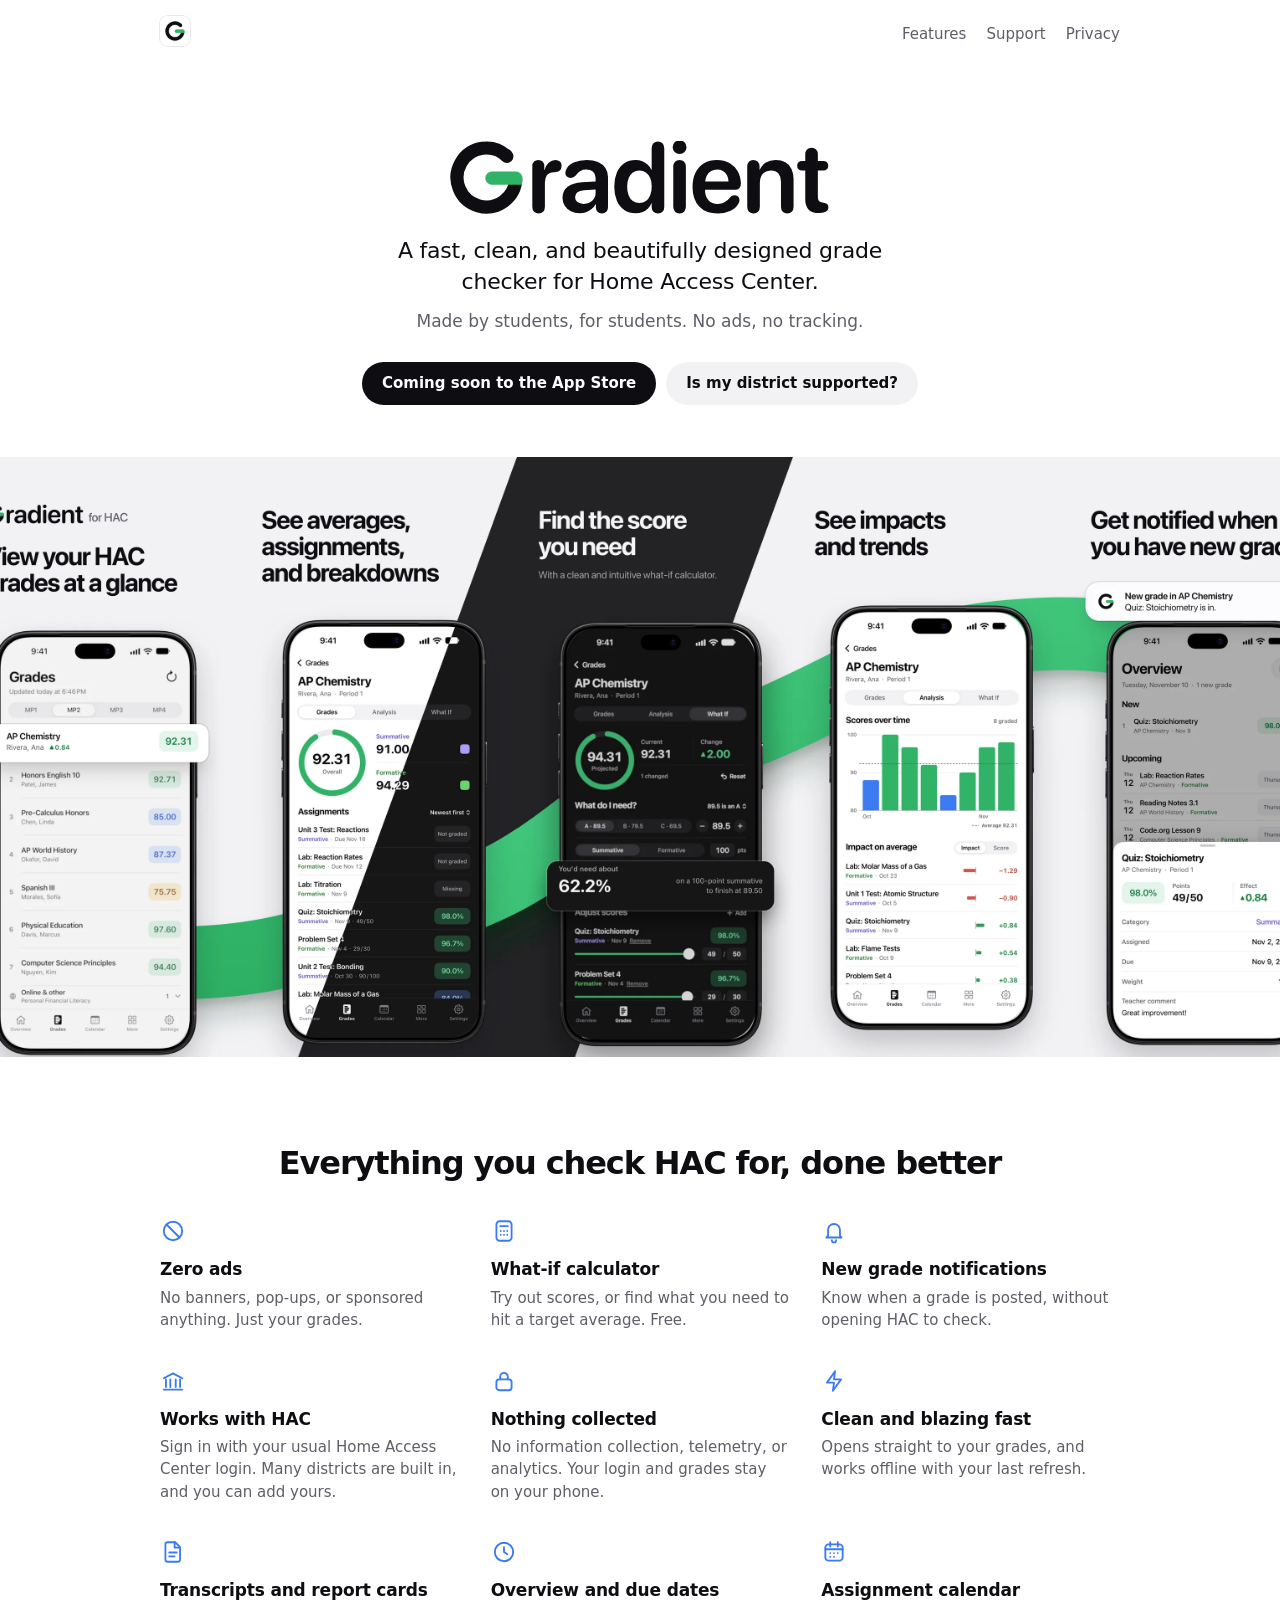
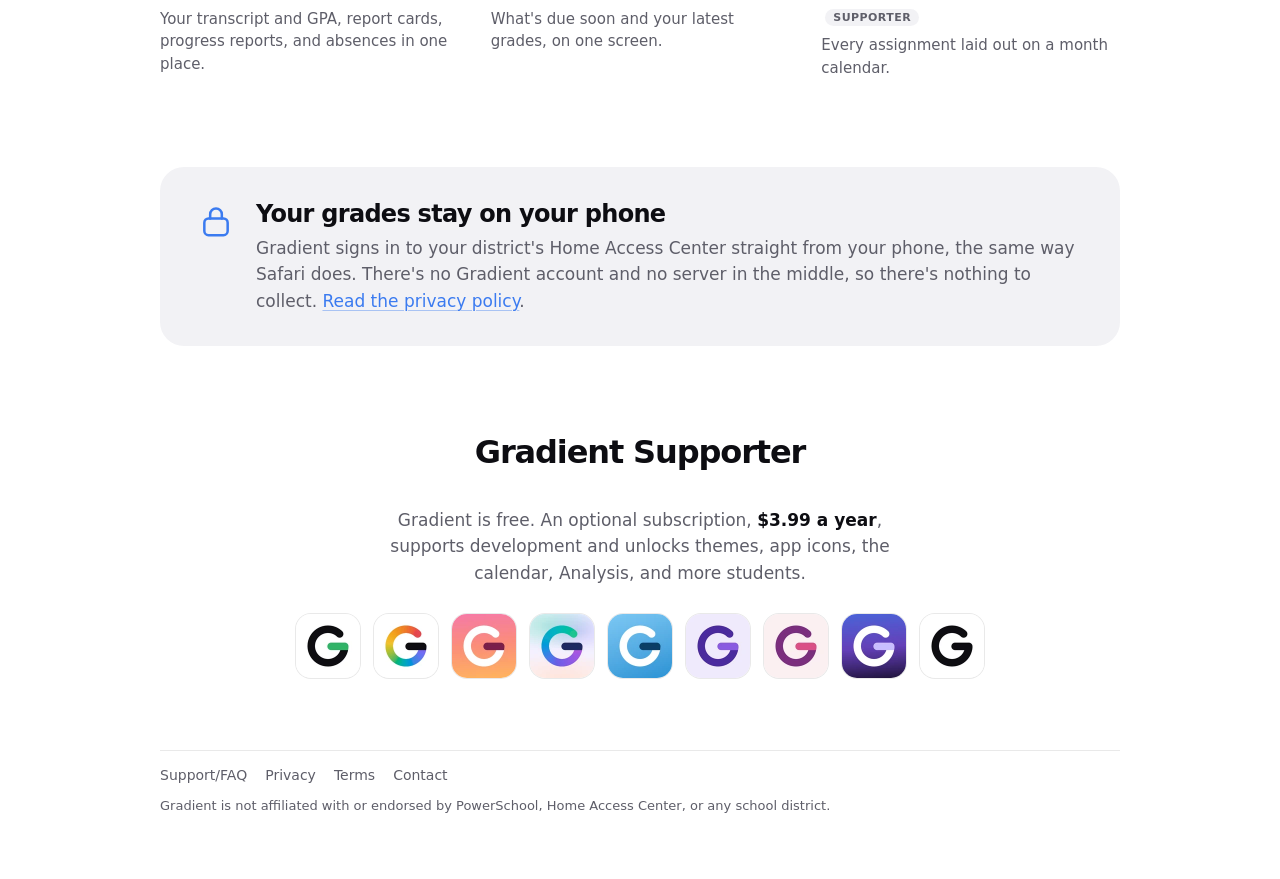
==== commit 65f5675c: "Home page: posters start at the left edge and drift on a loop The strip no longer starts inset to li" ====
--- a/index.html
+++ b/index.html
@@ -50,8 +50,9 @@
   </section>
 
   <!-- The nine App Store screenshots, edge to edge: they read as one
-       panorama (the green band runs through all of them). Swipe on a phone;
-       the arrows scroll it with a mouse. -->
+       panorama (the green band runs through all of them). It drifts slowly
+       on a loop (the script below), pauses under the mouse or a finger, and
+       can be swiped. -->
   <section class="posters" aria-label="Screenshots">
     <div class="strip" id="strip" tabindex="0">
       <div class="pano">
@@ -65,10 +66,6 @@
         <img src="img/posters/8.webp" alt="Beautiful themes and icons" width="660" height="1434" loading="lazy">
         <img src="img/posters/9.webp" alt="Private and secure, with App Lock" width="660" height="1434" loading="lazy">
       </div>
-    </div>
-    <div class="arrows">
-      <button type="button" data-dir="-1" aria-label="Previous screenshots"><svg viewBox="0 0 24 24"><path d="M14.5 6l-6 6 6 6"/></svg></button>
-      <button type="button" data-dir="1" aria-label="Next screenshots"><svg viewBox="0 0 24 24"><path d="M9.5 6l6 6-6 6"/></svg></button>
     </div>
   </section>
 
@@ -117,10 +114,46 @@
   </footer>
 </main>
 <script>
-  // Arrow buttons: scroll the strip by most of its visible width.
-  const strip = document.getElementById('strip');
-  for (const b of document.querySelectorAll('.arrows button'))
-    b.addEventListener('click', () => strip.scrollBy({ left: b.dataset.dir * strip.clientWidth * 0.8, behavior: 'smooth' }));
+  // The poster strip drifts left on a loop. The nine posters are cloned
+  // twice; the strip sits in the middle copy and jumps back by one copy's
+  // width when it runs past it, which looks seamless. It holds still under
+  // the mouse, while touched (and a moment after), and not at all with
+  // Reduce Motion on.
+  (() => {
+    const strip = document.getElementById('strip'), pano = strip.firstElementChild;
+    if (matchMedia('(prefers-reduced-motion: reduce)').matches) return;
+    const originals = [...pano.children];
+    for (let k = 0; k < 2; k++) for (const img of originals) {
+      const c = img.cloneNode(); c.alt = ''; c.removeAttribute('loading'); c.setAttribute('aria-hidden', 'true');
+      k ? pano.append(c) : pano.prepend(c.cloneNode());
+    }
+    const SPEED = 24;                       // px per second
+    const copy = () => pano.scrollWidth / 3;
+    let pos = copy(), last = 0, held = false, resume = 0;
+    strip.scrollLeft = pos;
+    const wait = (ms) => { resume = performance.now() + ms; };
+    strip.addEventListener('pointerenter', (e) => { if (e.pointerType === 'mouse') held = true; });
+    strip.addEventListener('pointerleave', (e) => { if (e.pointerType === 'mouse') held = false; });
+    strip.addEventListener('touchstart', () => { held = true; }, { passive: true });
+    strip.addEventListener('touchend', () => { held = false; wait(2500); }, { passive: true });
+    strip.addEventListener('wheel', () => wait(2500), { passive: true });
+    strip.addEventListener('focusin', () => { held = true; });
+    strip.addEventListener('focusout', () => { held = false; });
+    const tick = (t) => {
+      const dt = last ? Math.min(t - last, 100) : 0; last = t;
+      if (held || t < resume) {
+        pos = strip.scrollLeft;             // follow a swipe or a trackpad
+      } else {
+        if (Math.abs(strip.scrollLeft - Math.round(pos)) > 1) pos = strip.scrollLeft;
+        pos += SPEED * dt / 1000;
+        const w = copy();
+        if (pos >= 2 * w) pos -= w; else if (pos < w) pos += w;
+        strip.scrollLeft = Math.round(pos);
+      }
+      requestAnimationFrame(tick);
+    };
+    requestAnimationFrame(tick);
+  })();
 </script>
 </body>
 </html>
--- a/style.css
+++ b/style.css
@@ -82,25 +82,16 @@
 .ghost { background: var(--well); color: var(--ink); text-decoration: none; }
 .ghost:hover { color: var(--accent); }
 
-/* Posters: the nine App Store screenshots as one rounded panorama, full
-   bleed, scrolled sideways with no scroll bar. The first poster lines up
-   with the page's left edge. */
+/* Posters: the nine App Store screenshots as one panorama, full bleed from
+   the screen's left edge, with no scroll bar. The script in index.html makes
+   it drift on a loop. */
 .home { overflow-x: clip; }
 .posters { width: 100vw; margin-left: calc(50% - 50vw); }
-.strip { --inset: max(20px, calc(50vw - 480px)); overflow-x: auto; scrollbar-width: none;
-  scroll-snap-type: x proximity; scroll-padding: 0 var(--inset); padding: 0 var(--inset); outline: none; }
+.strip { overflow-x: auto; scrollbar-width: none; outline: none; }
 .strip::-webkit-scrollbar { display: none; }
-.pano { display: flex; width: max-content; border-radius: 28px; overflow: hidden;
-  box-shadow: 0 0 0 1px var(--rule); }
-.pano img { display: block; height: 600px; width: auto; scroll-snap-align: start; }
-.arrows { display: flex; justify-content: flex-end; gap: 10px; max-width: 1000px; margin: 16px auto 0; padding: 0 20px; }
-.arrows button { width: 40px; height: 40px; border-radius: 50%; border: 0; background: var(--well);
-  color: var(--ink); cursor: pointer; display: grid; place-items: center; padding: 0; }
-.arrows button:hover { background: color-mix(in srgb, var(--well) 80%, var(--ink)); }
-.arrows svg { width: 20px; height: 20px; fill: none; stroke: currentColor; stroke-width: 2;
-  stroke-linecap: round; stroke-linejoin: round; }
-@media (max-width: 760px) { .pano img { height: 480px; } .pano { border-radius: 22px; } }
-@media (hover: none) { .arrows { display: none; } }
+.pano { display: flex; width: max-content; }
+.pano img { display: block; height: 600px; width: auto; }
+@media (max-width: 760px) { .pano img { height: 480px; } }
 
 /* Features: a 3×3 grid of an accent line icon, a bold name and one line. */
 h2.section { font-size: 32px; line-height: 1.15; letter-spacing: -0.035em; text-align: center; margin: 88px 0 36px; }
